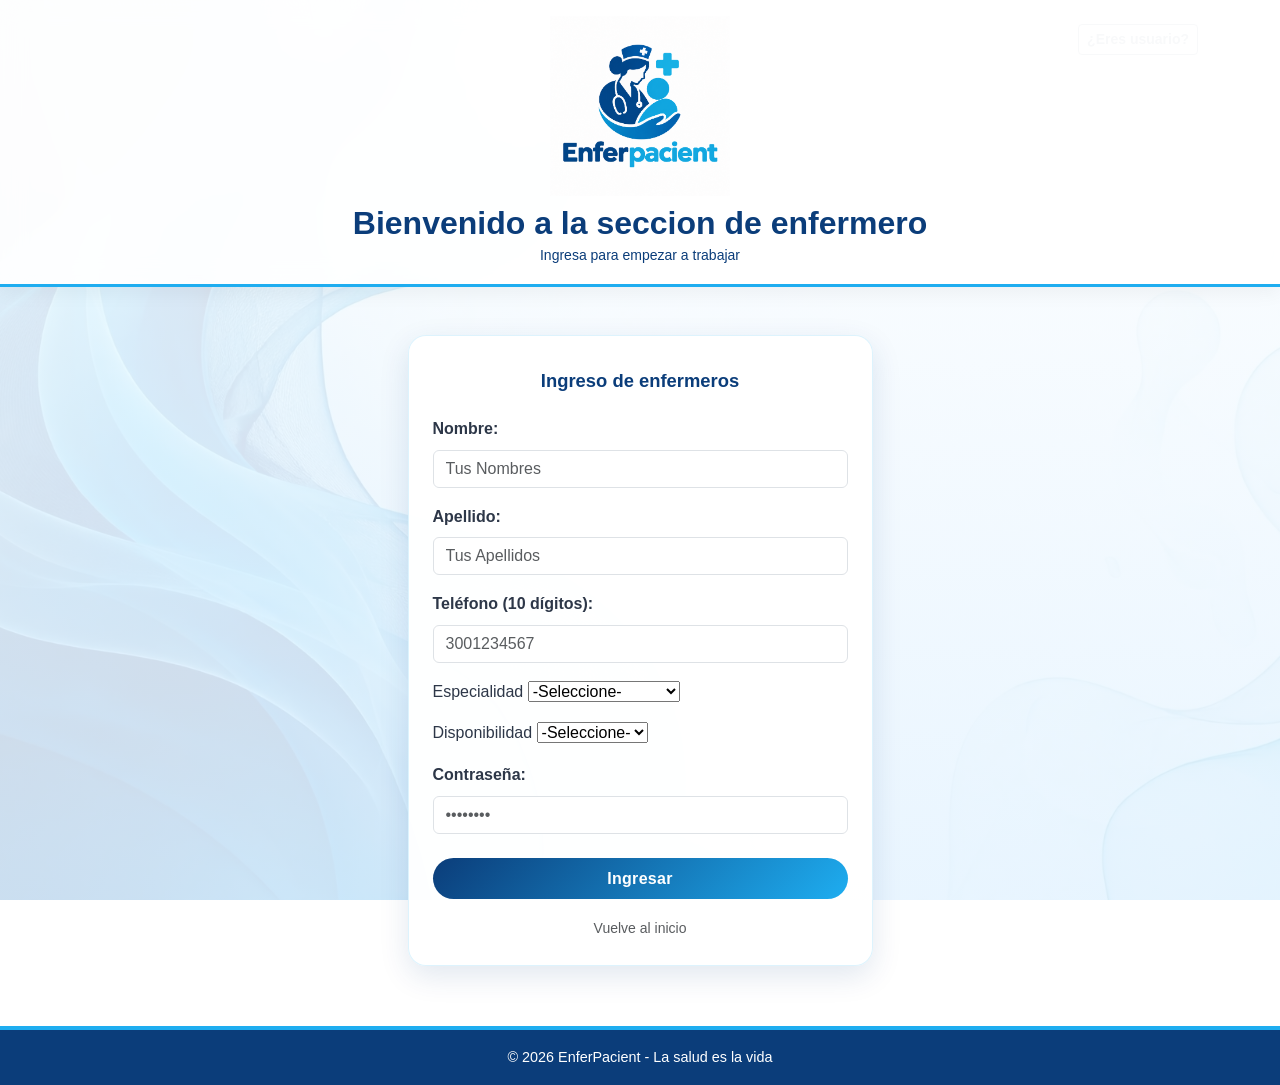
==== programacion avanzada/enfermero_registro.html @ 77a521f7 "Add files via upload" ====
<!DOCTYPE html>
<html lang="es">
<head>
    <meta charset="UTF-8">
    <meta name="viewport" content="width=device-width, initial-scale=1.0">
    <title>Registro de enfermeros</title>
    
    <link href="https://cdn.jsdelivr.net/npm/bootstrap@5.3.0/dist/css/bootstrap.min.css" rel="stylesheet">

    <link rel="stylesheet" href="css/styles.css">
</head>
<body>

    <header class="encabezado py-3 text-center">
        <div class="container d-flex flex-column align-items-center position-relative">
        
            <div class="position-absolute end-0 top-0 mt-2 me-2">
                <a href="usuario_login.html" class="btn btn-outline-light btn-sm fw-bold me-1">¿Eres usuario?</a>
            </div>

            <a href="index.html" class="mb-2">
            <img src="img/logo.png" alt="Chill d Balls Logo" class="mi-logo">
            </a>

            <div class="text-center">
                <h1 class="h2 m-0 fw-bold">Bienvenido a la seccion de enfermero</h1>
                <small>Ingresa para empezar a trabajar</small>
            </div>

        </div>
    </header>

    <div class="container my-5 d-flex justify-content-center">
        <div class="col-12 col-md-8 col-lg-5">
            <div class="caja-producto p-4 text-start">
                <h3 class="text-center mb-4 fw-bold">Ingreso de enfermeros</h3>
                
                <form action="#" method="POST">
                    
                    <div class="mb-3">
                        <label for="reg-nombre" class="form-label fw-bold">Nombre:</label>
                        <input type="text" class="form-control" id="NBRE" placeholder="Tus Nombres" required minlength="3">
                    </div>

                    <div class="mb-3">
                        <label for="reg-email" class="form-label fw-bold">Apellido:</label>
                        <input type="email" class="form-control" id="AP" placeholder="Tus Apellidos" required>
                    </div>

                    <div class="mb-3">
                        <label for="reg-tel" class="form-label fw-bold">Teléfono (10 dígitos):</label>
                        <input type="number" class="form-control" id="reg-tel" placeholder="3001234567" pattern="[0-9]{10}"    >
                    </div>

                    <div class="mb-3">
                     <label>Especialidad</label>
                    <select name="espe" id=""> 
                        <option value="0">-Seleccione- </option>
                        <option value="1">Enfermero </option>
                        <option value="2">Cuidado de adulto </option>
                        <option value="3">Revision general </option>
                     </select>
                    </div>

                    <div class="mb-3">
                     <label>Disponibilidad</label>
                    <select name="espe" id=""> 
                        <option value="0">-Seleccione- </option>
                        <option value="1">Activo </option>
                        <option value="2">Inactivo </option>
                     </select>
                    </div>
                    <div class="mb-3">
                        <label for="login_contraseña" class="form-label fw-bold">Contraseña:</label>
                        <input type="password" class="form-control" id="login_contraseña" placeholder="••••••••" required minlength="6">
                    </div>
                    <button type="submit" class="btn-comprar w-100 py-2 mb-3">Ingresar</button>

                    <div class="text-center">
                        <small><a href="index.html" class="text-muted text-decoration-none">Vuelve al inicio</a></small>
                    </div>
                </form>
            </div>
        </div>
    </div>

    <footer class="pie-pagina text-center py-3">
        <p class="m-0">© 2026 EnferPacient - La salud es la vida</p>
    </footer>

</body>
</html>
---- programacion avanzada/css/styles.css ----
:root{
  --azul-oscuro: #0B3D7A;
  --azul-claro: #1EADF0;
  --azul-suave: #E6F4FF;
  --blanco: #ffffff;
  --texto: #2d3748;
  --sombra: 0 10px 30px rgba(11, 61, 122, 0.12);
}

body {
    background-image: linear-gradient(rgba(255,255,255,0.88), rgba(230,244,255,0.88)), url('../img/fondo.jpeg'); 
    background-size: cover;
    background-position: center;
    background-attachment: fixed;
    font-family: 'Poppins', 'Segoe UI', Arial, sans-serif;
    color: var(--texto);
    line-height: 1.6;
}

/* ENCABEZADO */
.encabezado {
    background-color: rgba(255, 255, 255, 0.92);
    backdrop-filter: blur(12px);
    color: var(--azul-oscuro);
    border-bottom: 3px solid var(--azul-claro);
    box-shadow: 0 4px 20px rgba(0,0,0,0.06);
    padding: 15px 30px;
    
    /* LOGO AL LADO */
    display: flex;
    align-items: center;
    justify-content: space-between;
}

.mi-logo {
    width: 180px;
    height: auto;
    margin: 0; /* quita el auto */
    display: block;
}
/* TITULO */
.titulo-seccion {
    background: transparent;
    display: block;
    padding: 0;
    border-radius: 0;
    color: var(--azul-oscuro);
    margin-bottom: 10px;
    font-weight: 800;
    font-size: 2.2rem;
    letter-spacing: -0.5px;
    position: relative;
}
.titulo-seccion::after{
    content: '';
    display: block;
    width: 60px;
    height: 4px;
    background: var(--azul-claro);
    border-radius: 2px;
    margin: 12px auto 0;
}
.subtitulo-seccion{
    color: #64748b;
    font-size: 1.05rem;
    margin-bottom: 40px;
}

/* TARJETAS DE SERVICIO */
.caja-producto {
    background-color: rgba(255, 255, 255, 0.96);
    border: 1px solid rgba(30, 173, 240, 0.15);
    border-radius: 18px;
    box-shadow: var(--sombra);
    transition: all 0.3s ease;
    height: 100%;
    overflow: hidden;
}
.caja-producto:hover {
    transform: translateY(-6px);
    box-shadow: 0 18px 40px rgba(11, 61, 122, 0.18);
    border-color: var(--azul-claro);
}

.caja-producto h3{
    color: var(--azul-oscuro);
    font-size: 1.15rem;
    font-weight: 700;
    margin: 10px 0 8px;
}
.caja-producto p{
    color: #64748b;
    font-size: 0.92rem;
}

.foto-zapato {
    width: 100%;
    height: 210px;
    object-fit: cover;
    border-radius: 14px;
    border: none;
}

.precio {
    font-size: 1.1rem;
    font-weight: 700;
    color: var(--azul-claro);
    background: var(--azul-suave);
    display: inline-block;
    padding: 4px 12px;
    border-radius: 20px;
    margin: 12px 0;
}

.btn-comprar {
    background: linear-gradient(135deg, var(--azul-oscuro) 0%, var(--azul-claro) 100%);
    color: white;
    border: none;
    padding: 10px 24px;
    border-radius: 50px;
    font-weight: 600;
    cursor: pointer;
    letter-spacing: 0.3px;
    transition: all 0.3s ease;
    width: 100%;
    margin-top: 8px;
}

.btn-comprar:hover {
    background: linear-gradient(135deg, #082f5f 0%, #199ad8 100%);
    transform: translateY(-1px);
    box-shadow: 0 8px 20px rgba(30, 173, 240, 0.35);
    color: white;
}

/* FOOTER */
.pie-pagina {
    background-color: var(--azul-oscuro);
    color: white;
    font-size: 0.9rem;
    margin-top: 60px;
    padding: 25px 0;
    border-top: 4px solid var(--azul-claro);
}
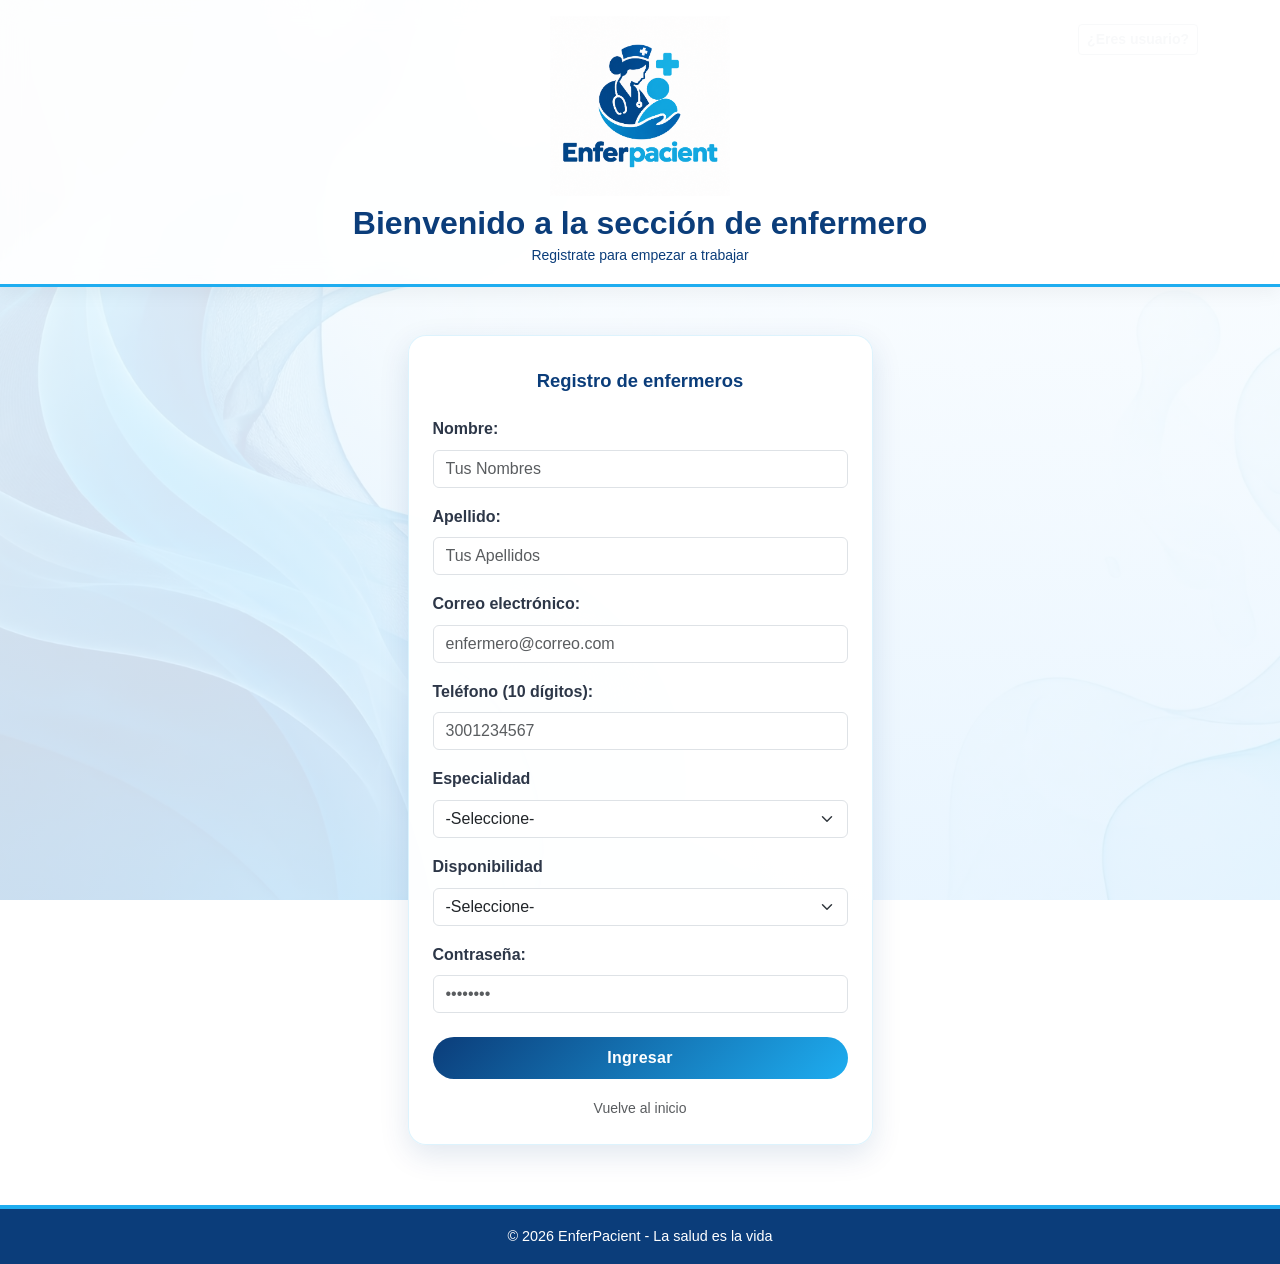
==== commit fcbe0692: "Add files via upload" ====
--- a/programacion avanzada/enfermero_registro.html
+++ b/programacion avanzada/enfermero_registro.html
@@ -1,30 +1,31 @@
+
+
 <!DOCTYPE html>
 <html lang="es">
 <head>
     <meta charset="UTF-8">
     <meta name="viewport" content="width=device-width, initial-scale=1.0">
-    <title>Registro de enfermeros</title>
-    
+    <title>Registro de enfermeros - EnferPacient</title>
+
     <link href="https://cdn.jsdelivr.net/npm/bootstrap@5.3.0/dist/css/bootstrap.min.css" rel="stylesheet">
-
     <link rel="stylesheet" href="css/styles.css">
 </head>
 <body>
 
     <header class="encabezado py-3 text-center">
         <div class="container d-flex flex-column align-items-center position-relative">
-        
+
             <div class="position-absolute end-0 top-0 mt-2 me-2">
                 <a href="usuario_login.html" class="btn btn-outline-light btn-sm fw-bold me-1">¿Eres usuario?</a>
             </div>
 
             <a href="index.html" class="mb-2">
-            <img src="img/logo.png" alt="Chill d Balls Logo" class="mi-logo">
+                <img src="img/logo.png" alt="Chill d Balls Logo" class="mi-logo">
             </a>
 
             <div class="text-center">
-                <h1 class="h2 m-0 fw-bold">Bienvenido a la seccion de enfermero</h1>
-                <small>Ingresa para empezar a trabajar</small>
+                <h1 class="h2 m-0 fw-bold">Bienvenido a la sección de enfermero</h1>
+                <small>Registrate para empezar a trabajar</small>
             </div>
 
         </div>
@@ -33,52 +34,69 @@
     <div class="container my-5 d-flex justify-content-center">
         <div class="col-12 col-md-8 col-lg-5">
             <div class="caja-producto p-4 text-start">
-                <h3 class="text-center mb-4 fw-bold">Ingreso de enfermeros</h3>
-                
-                <form action="#" method="POST">
-                    
+                <h3 class="text-center mb-4 fw-bold">Registro de enfermeros</h3>
+
+                <form action="guardar_enfermero.php" method="POST">
+
                     <div class="mb-3">
-                        <label for="reg-nombre" class="form-label fw-bold">Nombre:</label>
-                        <input type="text" class="form-control" id="NBRE" placeholder="Tus Nombres" required minlength="3">
+                        <label for="NBRE" class="form-label fw-bold">Nombre:</label>
+                        <input type="text" class="form-control" id="NBRE"
+                               name="nombre" placeholder="Tus Nombres"
+                               required minlength="3">
                     </div>
 
                     <div class="mb-3">
-                        <label for="reg-email" class="form-label fw-bold">Apellido:</label>
-                        <input type="email" class="form-control" id="AP" placeholder="Tus Apellidos" required>
+                        <label for="AP" class="form-label fw-bold">Apellido:</label>
+                        <input type="text" class="form-control" id="AP"
+                               name="apellido" placeholder="Tus Apellidos" required>
+                    </div>
+
+                    <div class="mb-3">
+                        <label for="correo" class="form-label fw-bold">Correo electrónico:</label>
+                        <input type="email" class="form-control"
+                               id="correo" name="correo"
+                               placeholder="enfermero@correo.com" required>
                     </div>
 
                     <div class="mb-3">
                         <label for="reg-tel" class="form-label fw-bold">Teléfono (10 dígitos):</label>
-                        <input type="number" class="form-control" id="reg-tel" placeholder="3001234567" pattern="[0-9]{10}"    >
+                        <input type="tel" class="form-control" id="reg-tel"
+                               name="telefono" placeholder="3001234567"
+                               pattern="[0-9]{10}" maxlength="10" required>
                     </div>
 
                     <div class="mb-3">
-                     <label>Especialidad</label>
-                    <select name="espe" id=""> 
-                        <option value="0">-Seleccione- </option>
-                        <option value="1">Enfermero </option>
-                        <option value="2">Cuidado de adulto </option>
-                        <option value="3">Revision general </option>
-                     </select>
+                        <label for="especialidad" class="form-label fw-bold">Especialidad</label>
+                        <select class="form-select" name="especialidad" id="especialidad" required>
+                            <option value="">-Seleccione-</option>
+                            <option value="Enfermero">Enfermero</option>
+                            <option value="Cuidado de adulto">Cuidado de adulto</option>
+                            <option value="Revision general">Revisión general</option>
+                        </select>
                     </div>
 
                     <div class="mb-3">
-                     <label>Disponibilidad</label>
-                    <select name="espe" id=""> 
-                        <option value="0">-Seleccione- </option>
-                        <option value="1">Activo </option>
-                        <option value="2">Inactivo </option>
-                     </select>
+                        <label for="disponibilidad" class="form-label fw-bold">Disponibilidad</label>
+                        <select class="form-select" name="disponible" id="disponibilidad" required>
+                            <option value="">-Seleccione-</option>
+                            <option value="1">Activo</option>
+                            <option value="0">Inactivo</option>
+                        </select>
                     </div>
+
                     <div class="mb-3">
-                        <label for="login_contraseña" class="form-label fw-bold">Contraseña:</label>
-                        <input type="password" class="form-control" id="login_contraseña" placeholder="••••••••" required minlength="6">
+                        <label for="login_contrasena" class="form-label fw-bold">Contraseña:</label>
+                        <input type="password" class="form-control"
+                               id="login_contrasena" name="contrasena"
+                               placeholder="••••••••" required minlength="6">
                     </div>
+
                     <button type="submit" class="btn-comprar w-100 py-2 mb-3">Ingresar</button>
 
                     <div class="text-center">
                         <small><a href="index.html" class="text-muted text-decoration-none">Vuelve al inicio</a></small>
                     </div>
+
                 </form>
             </div>
         </div>
@@ -89,4 +107,4 @@
     </footer>
 
 </body>
-</html>+</html>
--- a/programacion avanzada/css/styles.css
+++ b/programacion avanzada/css/styles.css
@@ -17,7 +17,6 @@
     line-height: 1.6;
 }
 
-/* ENCABEZADO */
 .encabezado {
     background-color: rgba(255, 255, 255, 0.92);
     backdrop-filter: blur(12px);
@@ -26,7 +25,6 @@
     box-shadow: 0 4px 20px rgba(0,0,0,0.06);
     padding: 15px 30px;
     
-    /* LOGO AL LADO */
     display: flex;
     align-items: center;
     justify-content: space-between;
@@ -35,10 +33,9 @@
 .mi-logo {
     width: 180px;
     height: auto;
-    margin: 0; /* quita el auto */
+    margin: 0; 
     display: block;
 }
-/* TITULO */
 .titulo-seccion {
     background: transparent;
     display: block;
@@ -66,7 +63,6 @@
     margin-bottom: 40px;
 }
 
-/* TARJETAS DE SERVICIO */
 .caja-producto {
     background-color: rgba(255, 255, 255, 0.96);
     border: 1px solid rgba(30, 173, 240, 0.15);
@@ -93,12 +89,16 @@
     font-size: 0.92rem;
 }
 
-.foto-zapato {
+.foto {
     width: 100%;
     height: 210px;
-    object-fit: cover;
+    object-fit: contain;
+    object-position: center;
     border-radius: 14px;
     border: none;
+    display: block;
+    background-color: #ffffff;
+    padding: 8px;
 }
 
 .precio {
@@ -133,7 +133,6 @@
     color: white;
 }
 
-/* FOOTER */
 .pie-pagina {
     background-color: var(--azul-oscuro);
     color: white;
